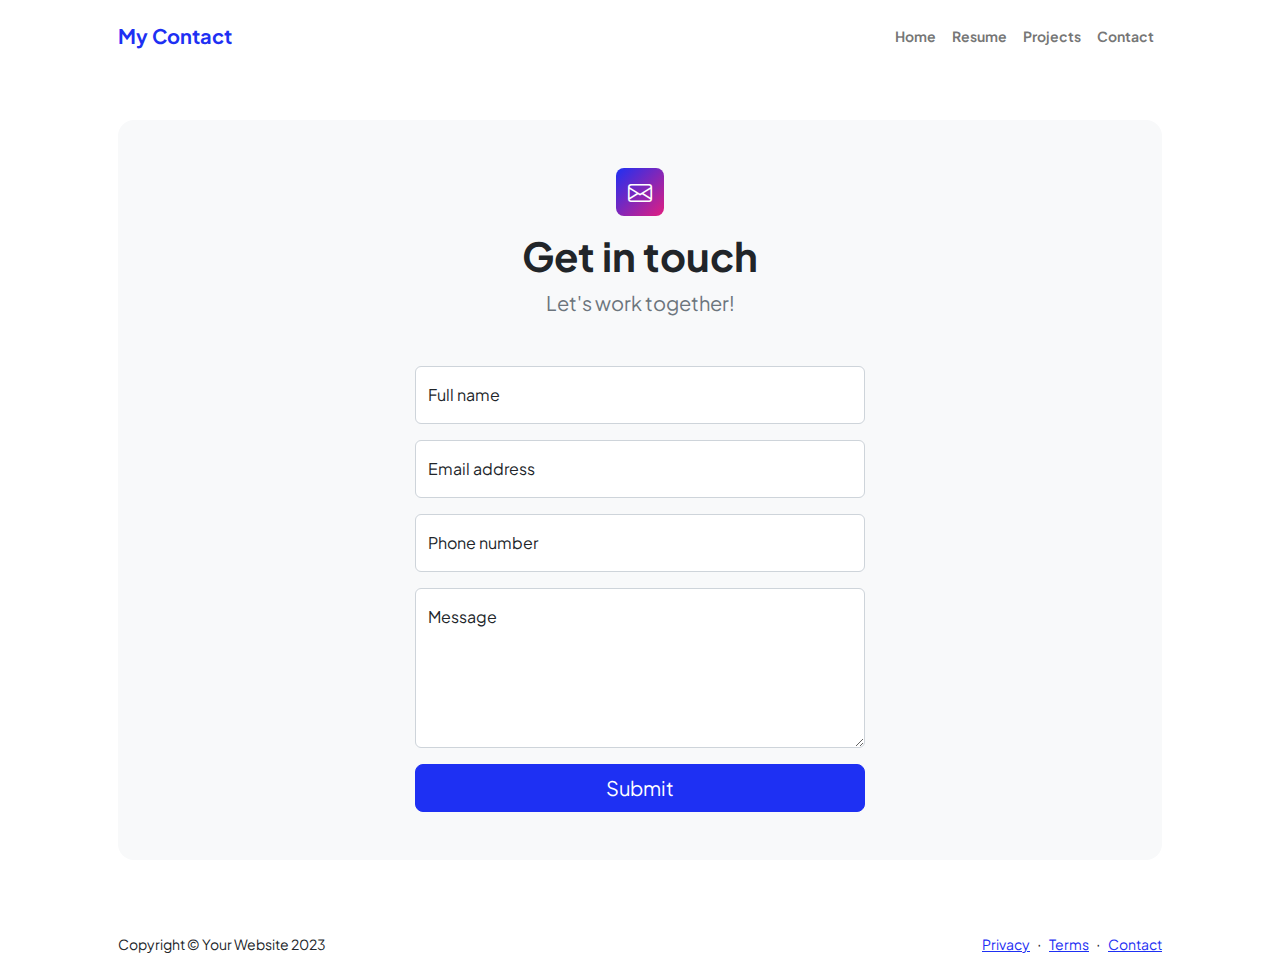
==== contact.html @ f7d32744 "Add files via upload" ====
<!DOCTYPE html>
<html lang="en">
    <head>
        <meta charset="utf-8" />
        <meta name="viewport" content="width=device-width, initial-scale=1, shrink-to-fit=no" />
        <meta name="description" content />
        <meta name="author" content />
        <title>Contact</title>
        <!-- Favicon-->
        <link rel="icon" type="image/x-icon" href="assets/favicon.ico" />
        <!-- Custom Google font-->
        <link rel="preconnect" href="https://fonts.googleapis.com" />
        <link rel="preconnect" href="https://fonts.gstatic.com" crossorigin />
        <link href="https://fonts.googleapis.com/css2?family=Plus+Jakarta+Sans:wght@100;200;300;400;500;600;700;800;900&amp;display=swap" rel="stylesheet" />
        <!-- Bootstrap icons-->
        <link href="https://cdn.jsdelivr.net/npm/bootstrap-icons@1.8.1/font/bootstrap-icons.css" rel="stylesheet" />
        <!-- Core theme CSS (includes Bootstrap)-->
        <link href="css/styles.css" rel="stylesheet" />
    </head>
    <body class="d-flex flex-column">
        <main class="flex-shrink-0">
            <!-- Navigation-->
            <nav class="navbar navbar-expand-lg navbar-light bg-white py-3">
                <div class="container px-5">
                    <a class="navbar-brand" href="index.html"><span class="fw-bolder text-primary">My Contact</span></a>
                    <button class="navbar-toggler" type="button" data-bs-toggle="collapse" data-bs-target="#navbarSupportedContent" aria-controls="navbarSupportedContent" aria-expanded="false" aria-label="Toggle navigation"><span class="navbar-toggler-icon"></span></button>
                    <div class="collapse navbar-collapse" id="navbarSupportedContent">
                        <ul class="navbar-nav ms-auto mb-2 mb-lg-0 small fw-bolder">
                            <li class="nav-item"><a class="nav-link" href="index.html">Home</a></li>
                            <li class="nav-item"><a class="nav-link" href="resume.html">Resume</a></li>
                            <li class="nav-item"><a class="nav-link" href="projects.html">Projects</a></li>
                            <li class="nav-item"><a class="nav-link" href="contact.html">Contact</a></li>
                        </ul>
                    </div>
                </div>
            </nav>
            <!-- Page content-->
            <section class="py-5">
                <div class="container px-5">
                    <!-- Contact form-->
                    <div class="bg-light rounded-4 py-5 px-4 px-md-5">
                        <div class="text-center mb-5">
                            <div class="feature bg-primary bg-gradient-primary-to-secondary text-white rounded-3 mb-3"><i class="bi bi-envelope"></i></div>
                            <h1 class="fw-bolder">Get in touch</h1>
                            <p class="lead fw-normal text-muted mb-0">Let's work together!</p>
                        </div>
                        <div class="row gx-5 justify-content-center">
                            <div class="col-lg-8 col-xl-6">
                                <!-- * * * * * * * * * * * * * * *-->
                                <!-- * * SB Forms Contact Form * *-->
                                <!-- * * * * * * * * * * * * * * *-->
                                <!-- This form is pre-integrated with SB Forms.-->
                                <!-- To make this form functional, sign up at-->
                                <!-- https://startbootstrap.com/solution/contact-forms-->
                                <!-- to get an API token!-->
                                <form id="contactForm"  action="contact.php">
                                    <!-- Name input-->
                                    <div class="form-floating mb-3">
                                        <input class="form-control" id="name" type="text" placeholder="Enter your name..." data-sb-validations="required" />
                                        <label for="name">Full name</label>
                                        <div class="invalid-feedback" data-sb-feedback="name:required">A name is required.</div>
                                    </div>
                                    <!-- Email address input-->
                                    <div class="form-floating mb-3">
                                        <input class="form-control" id="email" type="email" placeholder="name@example.com" data-sb-validations="required,email" />
                                        <label for="email">Email address</label>
                                        <div class="invalid-feedback" data-sb-feedback="email:required">An email is required.</div>
                                        <div class="invalid-feedback" data-sb-feedback="email:email">Email is not valid.</div>
                                    </div>
                                    <!-- Phone number input-->
                                    <div class="form-floating mb-3">
                                        <input class="form-control" id="phone" type="tel" placeholder="(123) 456-7890" data-sb-validations="required" />
                                        <label for="phone">Phone number</label>
                                        <div class="invalid-feedback" data-sb-feedback="phone:required">A phone number is required.</div>
                                    </div>
                                    <!-- Message input-->
                                    <div class="form-floating mb-3">
                                        <textarea class="form-control" id="message" type="text" placeholder="Enter your message here..." style="height: 10rem" data-sb-validations="required"></textarea>
                                        <label for="message">Message</label>
                                        <div class="invalid-feedback" data-sb-feedback="message:required">A message is required.</div>
                                    </div>
                                    <!-- Submit success message-->
                                    <!---->
                                    <!-- This is what your users will see when the form-->
                                    <!-- has successfully submitted-->
                                    <div class="d-none" id="submitSuccessMessage">
                                        <div class="text-center mb-3">
                                            <div class="fw-bolder">Form submission successful!</div>
                                        </div>
                                    </div>
                                    <!-- Submit error message-->
                                    <!---->
                                    <!-- This is what your users will see when there is-->
                                    <!-- an error submitting the form-->
                                    <div class="d-none" id="submitErrorMessage"><div class="text-center text-danger mb-3">Error sending message!</div></div>
                                    <!-- Submit Button-->
                                    <div class="d-grid"><button class="btn btn-primary btn-lg" id="submit" name="submit" type="submit">Submit</button></div>
                                </form>
                            </div>
                        </div>
                    </div>
                </div>
            </section>
        </main>
        <!-- Footer-->
        <footer class="bg-white py-4 mt-auto">
            <div class="container px-5">
                <div class="row align-items-center justify-content-between flex-column flex-sm-row">
                    <div class="col-auto"><div class="small m-0">Copyright &copy; Your Website 2023</div></div>
                    <div class="col-auto">
                        <a class="small" href="#!">Privacy</a>
                        <span class="mx-1">&middot;</span>
                        <a class="small" href="#!">Terms</a>
                        <span class="mx-1">&middot;</span>
                        <a class="small" href="#!">Contact</a>
                    </div>
                </div>
            </div>
        </footer>
        <!-- Bootstrap core JS-->
        <script src="https://cdn.jsdelivr.net/npm/bootstrap@5.2.3/dist/js/bootstrap.bundle.min.js"></script>
        <!-- Core theme JS-->
        <script src="js/scripts.js"></script>
        <!-- * * * * * * * * * * * * * * * * * * * * * * * * * * * * * * * * * * * * * * * *-->
        <!-- * *                               SB Forms JS                               * *-->
        <!-- * * Activate your form at https://startbootstrap.com/solution/contact-forms * *-->
        <!-- * * * * * * * * * * * * * * * * * * * * * * * * * * * * * * * * * * * * * * * *-->
        <script src="https://cdn.startbootstrap.com/sb-forms-latest.js"></script>
    </body>
</html>
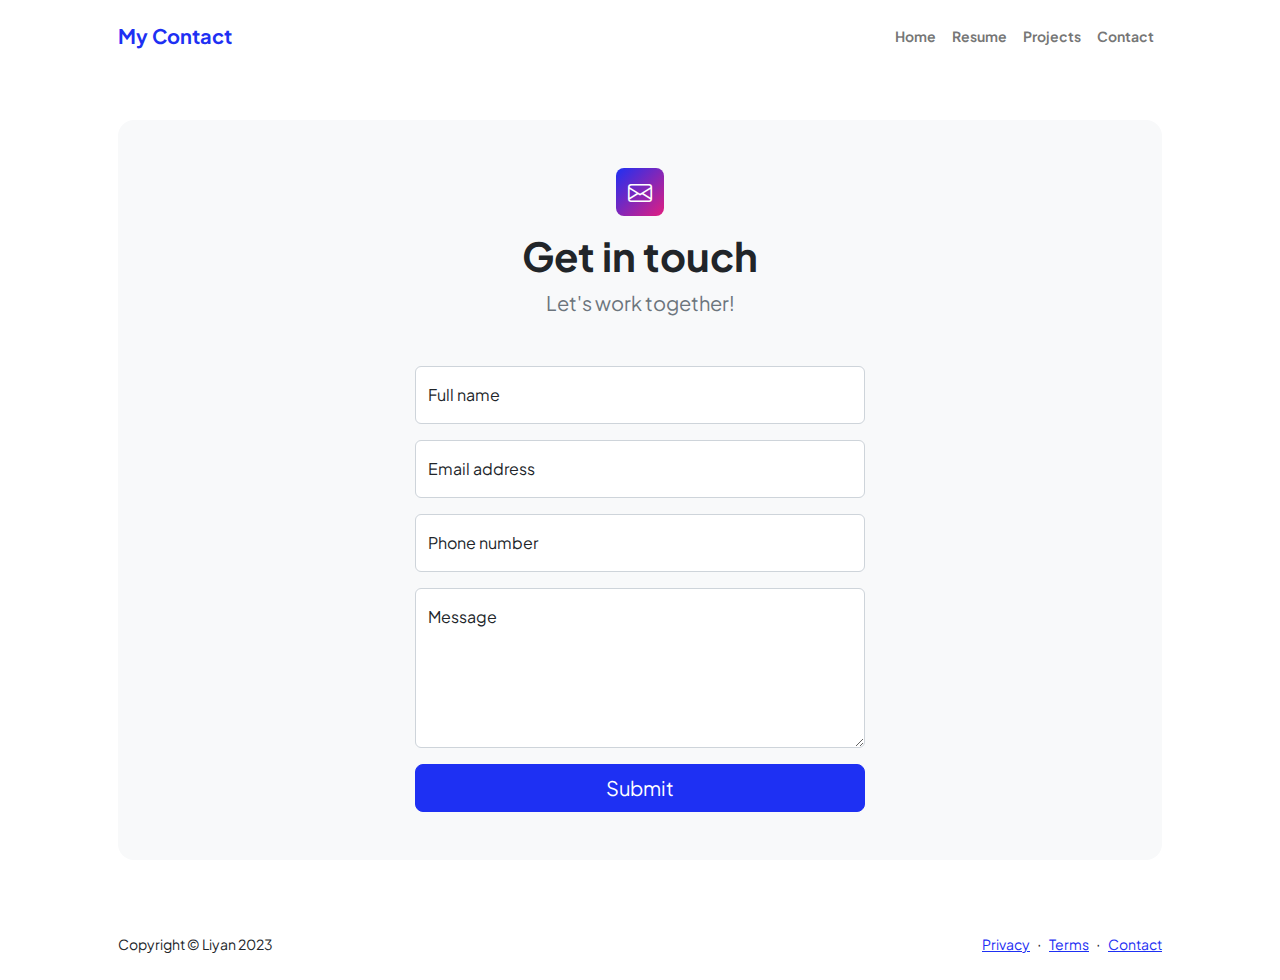
==== commit 45bd3423: "Update contact.html" ====
--- a/contact.html
+++ b/contact.html
@@ -7,7 +7,7 @@
         <meta name="author" content />
         <title>Contact</title>
         <!-- Favicon-->
-        <link rel="icon" type="image/x-icon" href="assets/favicon.ico" />
+        <link rel="icon" type="image/x-icon" href="assets/portofolio.png" />
         <!-- Custom Google font-->
         <link rel="preconnect" href="https://fonts.googleapis.com" />
         <link rel="preconnect" href="https://fonts.gstatic.com" crossorigin />
@@ -53,7 +53,7 @@
                                 <!-- To make this form functional, sign up at-->
                                 <!-- https://startbootstrap.com/solution/contact-forms-->
                                 <!-- to get an API token!-->
-                                <form id="contactForm"  action="contact.php">
+                                <form id="contactForm"  action="wa.me/6285230509805">
                                     <!-- Name input-->
                                     <div class="form-floating mb-3">
                                         <input class="form-control" id="name" type="text" placeholder="Enter your name..." data-sb-validations="required" />
@@ -106,7 +106,7 @@
         <footer class="bg-white py-4 mt-auto">
             <div class="container px-5">
                 <div class="row align-items-center justify-content-between flex-column flex-sm-row">
-                    <div class="col-auto"><div class="small m-0">Copyright &copy; Your Website 2023</div></div>
+                    <div class="col-auto"><div class="small m-0">Copyright &copy; Liyan 2023</div></div>
                     <div class="col-auto">
                         <a class="small" href="#!">Privacy</a>
                         <span class="mx-1">&middot;</span>
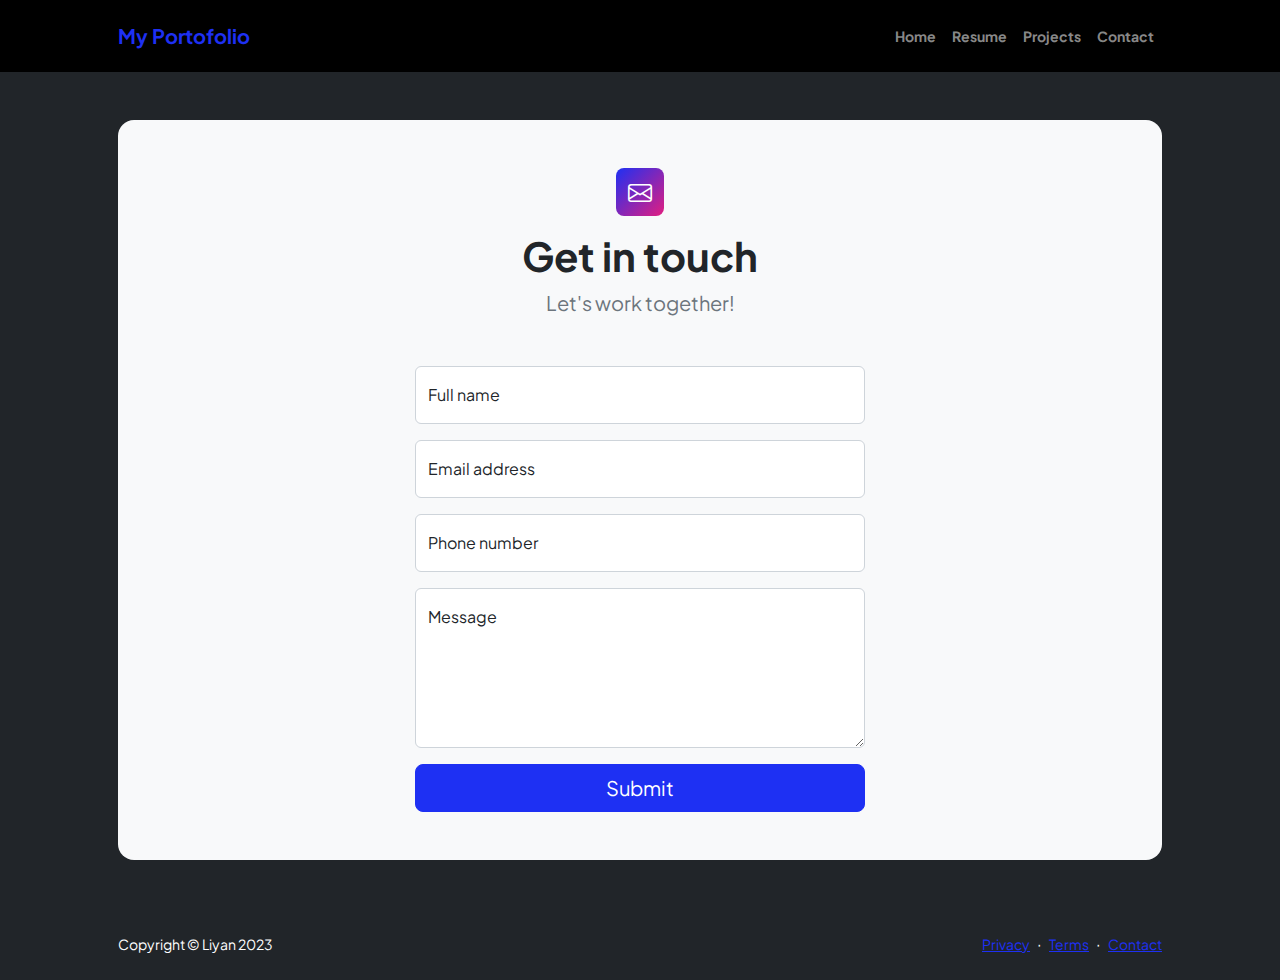
==== commit 73a9e637: "perbarui" ====
--- a/contact.html
+++ b/contact.html
@@ -1,130 +1,213 @@
 <!DOCTYPE html>
 <html lang="en">
-    <head>
-        <meta charset="utf-8" />
-        <meta name="viewport" content="width=device-width, initial-scale=1, shrink-to-fit=no" />
-        <meta name="description" content />
-        <meta name="author" content />
-        <title>Contact</title>
-        <!-- Favicon-->
-        <link rel="icon" type="image/x-icon" href="assets/portofolio.png" />
-        <!-- Custom Google font-->
-        <link rel="preconnect" href="https://fonts.googleapis.com" />
-        <link rel="preconnect" href="https://fonts.gstatic.com" crossorigin />
-        <link href="https://fonts.googleapis.com/css2?family=Plus+Jakarta+Sans:wght@100;200;300;400;500;600;700;800;900&amp;display=swap" rel="stylesheet" />
-        <!-- Bootstrap icons-->
-        <link href="https://cdn.jsdelivr.net/npm/bootstrap-icons@1.8.1/font/bootstrap-icons.css" rel="stylesheet" />
-        <!-- Core theme CSS (includes Bootstrap)-->
-        <link href="css/styles.css" rel="stylesheet" />
-    </head>
-    <body class="d-flex flex-column">
-        <main class="flex-shrink-0">
-            <!-- Navigation-->
-            <nav class="navbar navbar-expand-lg navbar-light bg-white py-3">
-                <div class="container px-5">
-                    <a class="navbar-brand" href="index.html"><span class="fw-bolder text-primary">My Contact</span></a>
-                    <button class="navbar-toggler" type="button" data-bs-toggle="collapse" data-bs-target="#navbarSupportedContent" aria-controls="navbarSupportedContent" aria-expanded="false" aria-label="Toggle navigation"><span class="navbar-toggler-icon"></span></button>
-                    <div class="collapse navbar-collapse" id="navbarSupportedContent">
-                        <ul class="navbar-nav ms-auto mb-2 mb-lg-0 small fw-bolder">
-                            <li class="nav-item"><a class="nav-link" href="index.html">Home</a></li>
-                            <li class="nav-item"><a class="nav-link" href="resume.html">Resume</a></li>
-                            <li class="nav-item"><a class="nav-link" href="projects.html">Projects</a></li>
-                            <li class="nav-item"><a class="nav-link" href="contact.html">Contact</a></li>
-                        </ul>
-                    </div>
-                </div>
-            </nav>
-            <!-- Page content-->
-            <section class="py-5">
-                <div class="container px-5">
-                    <!-- Contact form-->
-                    <div class="bg-light rounded-4 py-5 px-4 px-md-5">
-                        <div class="text-center mb-5">
-                            <div class="feature bg-primary bg-gradient-primary-to-secondary text-white rounded-3 mb-3"><i class="bi bi-envelope"></i></div>
-                            <h1 class="fw-bolder">Get in touch</h1>
-                            <p class="lead fw-normal text-muted mb-0">Let's work together!</p>
-                        </div>
-                        <div class="row gx-5 justify-content-center">
-                            <div class="col-lg-8 col-xl-6">
-                                <!-- * * * * * * * * * * * * * * *-->
-                                <!-- * * SB Forms Contact Form * *-->
-                                <!-- * * * * * * * * * * * * * * *-->
-                                <!-- This form is pre-integrated with SB Forms.-->
-                                <!-- To make this form functional, sign up at-->
-                                <!-- https://startbootstrap.com/solution/contact-forms-->
-                                <!-- to get an API token!-->
-                                <form id="contactForm"  action="wa.me/6285230509805">
-                                    <!-- Name input-->
-                                    <div class="form-floating mb-3">
-                                        <input class="form-control" id="name" type="text" placeholder="Enter your name..." data-sb-validations="required" />
-                                        <label for="name">Full name</label>
-                                        <div class="invalid-feedback" data-sb-feedback="name:required">A name is required.</div>
-                                    </div>
-                                    <!-- Email address input-->
-                                    <div class="form-floating mb-3">
-                                        <input class="form-control" id="email" type="email" placeholder="name@example.com" data-sb-validations="required,email" />
-                                        <label for="email">Email address</label>
-                                        <div class="invalid-feedback" data-sb-feedback="email:required">An email is required.</div>
-                                        <div class="invalid-feedback" data-sb-feedback="email:email">Email is not valid.</div>
-                                    </div>
-                                    <!-- Phone number input-->
-                                    <div class="form-floating mb-3">
-                                        <input class="form-control" id="phone" type="tel" placeholder="(123) 456-7890" data-sb-validations="required" />
-                                        <label for="phone">Phone number</label>
-                                        <div class="invalid-feedback" data-sb-feedback="phone:required">A phone number is required.</div>
-                                    </div>
-                                    <!-- Message input-->
-                                    <div class="form-floating mb-3">
-                                        <textarea class="form-control" id="message" type="text" placeholder="Enter your message here..." style="height: 10rem" data-sb-validations="required"></textarea>
-                                        <label for="message">Message</label>
-                                        <div class="invalid-feedback" data-sb-feedback="message:required">A message is required.</div>
-                                    </div>
-                                    <!-- Submit success message-->
-                                    <!---->
-                                    <!-- This is what your users will see when the form-->
-                                    <!-- has successfully submitted-->
-                                    <div class="d-none" id="submitSuccessMessage">
-                                        <div class="text-center mb-3">
-                                            <div class="fw-bolder">Form submission successful!</div>
-                                        </div>
-                                    </div>
-                                    <!-- Submit error message-->
-                                    <!---->
-                                    <!-- This is what your users will see when there is-->
-                                    <!-- an error submitting the form-->
-                                    <div class="d-none" id="submitErrorMessage"><div class="text-center text-danger mb-3">Error sending message!</div></div>
-                                    <!-- Submit Button-->
-                                    <div class="d-grid"><button class="btn btn-primary btn-lg" id="submit" name="submit" type="submit">Submit</button></div>
-                                </form>
-                            </div>
-                        </div>
-                    </div>
-                </div>
-            </section>
-        </main>
-        <!-- Footer-->
-        <footer class="bg-white py-4 mt-auto">
-            <div class="container px-5">
-                <div class="row align-items-center justify-content-between flex-column flex-sm-row">
-                    <div class="col-auto"><div class="small m-0">Copyright &copy; Liyan 2023</div></div>
-                    <div class="col-auto">
-                        <a class="small" href="#!">Privacy</a>
-                        <span class="mx-1">&middot;</span>
-                        <a class="small" href="#!">Terms</a>
-                        <span class="mx-1">&middot;</span>
-                        <a class="small" href="#!">Contact</a>
-                    </div>
-                </div>
+  <head>
+    <meta charset="utf-8" />
+    <meta
+      name="viewport"
+      content="width=device-width, initial-scale=1, shrink-to-fit=no"
+    />
+    <meta name="description" content />
+    <meta name="author" content />
+    <title>Contact</title>
+    <!-- Favicon-->
+    <link rel="icon" type="image/x-icon" href="assets/portofolio.png" />
+    <!-- Custom Google font-->
+    <link rel="preconnect" href="https://fonts.googleapis.com" />
+    <link rel="preconnect" href="https://fonts.gstatic.com" crossorigin />
+    <link
+      href="https://fonts.googleapis.com/css2?family=Plus+Jakarta+Sans:wght@100;200;300;400;500;600;700;800;900&amp;display=swap"
+      rel="stylesheet"
+    />
+    <!-- Bootstrap icons-->
+    <link
+      href="https://cdn.jsdelivr.net/npm/bootstrap-icons@1.8.1/font/bootstrap-icons.css"
+      rel="stylesheet"
+    />
+    <!-- Core theme CSS (includes Bootstrap)-->
+    <link href="css/styles.css" rel="stylesheet" />
+  </head>
+  <body class="d-flex flex-column bg-light bg-dark navbar-black">
+    <main class="flex-shrink-0">
+      <!-- Navigation-->
+      <nav class="navbar navbar-expand-lg navbar-dark bg-black py-3">
+        <div class="container px-5">
+            <a class="navbar-brand" href="index.html"><span class="fw-bolder text-primary">My Portofolio</span></a>
+            <button class="navbar-toggler" type="button" data-bs-toggle="collapse" data-bs-target="#navbarSupportedContent" aria-controls="navbarSupportedContent" aria-expanded="false" aria-label="Toggle navigation"><span class="navbar-toggler-icon"></span></button>
+            <div class="collapse navbar-collapse" id="navbarSupportedContent">
+                <ul class="navbar-nav ms-auto mb-2 mb-lg-0 small fw-bolder">
+                    <li class="nav-item"><a class="nav-link" href="index.html">Home</a></li>
+                    <li class="nav-item"><a class="nav-link" href="resume.html">Resume</a></li>
+                    <li class="nav-item"><a class="nav-link" href="projects.html">Projects</a></li>
+                    <li class="nav-item"><a class="nav-link" href="contact.html">Contact</a></li>
+                </ul>
             </div>
-        </footer>
-        <!-- Bootstrap core JS-->
-        <script src="https://cdn.jsdelivr.net/npm/bootstrap@5.2.3/dist/js/bootstrap.bundle.min.js"></script>
-        <!-- Core theme JS-->
-        <script src="js/scripts.js"></script>
-        <!-- * * * * * * * * * * * * * * * * * * * * * * * * * * * * * * * * * * * * * * * *-->
-        <!-- * *                               SB Forms JS                               * *-->
-        <!-- * * Activate your form at https://startbootstrap.com/solution/contact-forms * *-->
-        <!-- * * * * * * * * * * * * * * * * * * * * * * * * * * * * * * * * * * * * * * * *-->
-        <script src="https://cdn.startbootstrap.com/sb-forms-latest.js"></script>
-    </body>
+        </div>
+    </nav>
+      <!-- Page content-->
+      <section class="py-5">
+        <div class="container px-5">
+          <!-- Contact form-->
+          <div class="bg-light rounded-4 py-5 px-4 px-md-5">
+            <div class="text-center mb-5">
+              <div
+                class="feature bg-primary bg-gradient-primary-to-secondary text-white rounded-3 mb-3"
+              >
+                <i class="bi bi-envelope"></i>
+              </div>
+              <h1 class="fw-bolder">Get in touch</h1>
+              <p class="lead fw-normal text-muted mb-0">Let's work together!</p>
+            </div>
+            <div class="row gx-5 justify-content-center">
+              <div class="col-lg-8 col-xl-6">
+                <!-- * * * * * * * * * * * * * * *-->
+                <!-- * * SB Forms Contact Form * *-->
+                <!-- * * * * * * * * * * * * * * *-->
+                <!-- This form is pre-integrated with SB Forms.-->
+                <!-- To make this form functional, sign up at-->
+                <!-- https://startbootstrap.com/solution/contact-forms-->
+                <!-- to get an API token!-->
+                <form
+                  id="contactForm"
+                  method="POST"
+                  action="https://formspree.io/f/xeqwyvol"
+                >
+                  <!-- Name input-->
+                  <div class="form-floating mb-3">
+                    <input
+                      class="form-control"
+                      id="name"
+                      type="text"
+                      name="nama"
+                      placeholder="Enter your name..."
+                      data-sb-validations="required"
+                    />
+                    <label for="name">Full name</label>
+                    <div
+                      class="invalid-feedback"
+                      data-sb-feedback="name:required"
+                    >
+                      A name is required.
+                    </div>
+                  </div>
+                  <!-- Email address input-->
+                  <div class="form-floating mb-3">
+                    <input
+                      class="form-control"
+                      name="email"
+                      id="email"
+                      type="email"
+                      placeholder="name@example.com"
+                      data-sb-validations="required,email"
+                    />
+                    <label for="email">Email address</label>
+                    <div
+                      class="invalid-feedback"
+                      data-sb-feedback="email:required"
+                    >
+                      An email is required.
+                    </div>
+                    <div
+                      class="invalid-feedback"
+                      data-sb-feedback="email:email"
+                    >
+                      Email is not valid.
+                    </div>
+                  </div>
+                  <!-- Phone number input-->
+                  <div class="form-floating mb-3">
+                    <input
+                      class="form-control"
+                      id="phone"
+                      name="no"
+                      type="tel"
+                      placeholder="(123) 456-7890"
+                      data-sb-validations="required"
+                    />
+                    <label for="phone">Phone number</label>
+                    <div
+                      class="invalid-feedback"
+                      data-sb-feedback="phone:required"
+                    >
+                      A phone number is required.
+                    </div>
+                  </div>
+                  <!-- Message input-->
+                  <div class="form-floating mb-3">
+                    <textarea
+                      class="form-control"
+                      id="message"
+                      name="message"
+                      type="text"
+                      placeholder="Enter your message here..."
+                      style="height: 10rem"
+                      data-sb-validations="required"
+                    ></textarea>
+                    <label for="message">Message</label>
+                    <div
+                      class="invalid-feedback"
+                      data-sb-feedback="message:required"
+                    >
+                      A message is required.
+                    </div>
+                  </div>
+                  <!-- Submit success message-->
+                  <!---->
+                  <!-- This is what your users will see when the form-->
+                  <!-- has successfully submitted-->
+                  <div class="d-none" id="submitSuccessMessage">
+                    <div class="text-center mb-3">
+                      <div class="fw-bolder">Form submission successful!</div>
+                    </div>
+                  </div>
+                  <!-- Submit error message-->
+                  <!---->
+                  <!-- This is what your users will see when there is-->
+                  <!-- an error submitting the form-->
+                  <div class="d-none" id="submitErrorMessage">
+                    <div class="text-center text-danger mb-3">
+                      Error sending message!
+                    </div>
+                  </div>
+                  <!-- Submit Button-->
+                  <div class="d-grid">
+                    <button
+                      class="btn btn-primary btn-lg"
+                      id="submit"
+                      type="submit"
+                    >
+                      Submit
+                    </button>
+                  </div>
+                </form>
+              </div>
+            </div>
+          </div>
+        </div>
+      </section>
+    </main>
+    <!-- Footer-->
+    <footer class="bg-purple py-4 mt-auto text-white">
+      <div class="container px-5">
+          <div class="row align-items-center justify-content-between flex-column flex-sm-row">
+              <div class="col-auto"><div class="small m-0">Copyright &copy; Liyan 2023</div></div>
+              <div class="col-auto">
+                  <a class="small" href="#!">Privacy</a>
+                  <span class="mx-1">&middot;</span>
+                  <a class="small" href="#!">Terms</a>
+                  <span class="mx-1">&middot;</span>
+                  <a class="small" href="#!">Contact</a>
+              </div>
+          </div>
+      </div>
+  </footer>
+    <!-- Bootstrap core JS-->
+    <script src="https://cdn.jsdelivr.net/npm/bootstrap@5.2.3/dist/js/bootstrap.bundle.min.js"></script>
+    <!-- Core theme JS-->
+    <script src="js/scripts.js"></script>
+    <!-- * * * * * * * * * * * * * * * * * * * * * * * * * * * * * * * * * * * * * * * *-->
+    <!-- * *                               SB Forms JS                               * *-->
+    <!-- * * Activate your form at https://startbootstrap.com/solution/contact-forms * *-->
+    <!-- * * * * * * * * * * * * * * * * * * * * * * * * * * * * * * * * * * * * * * * *-->
+    <script src="https://cdn.startbootstrap.com/sb-forms-latest.js"></script>
+  </body>
 </html>
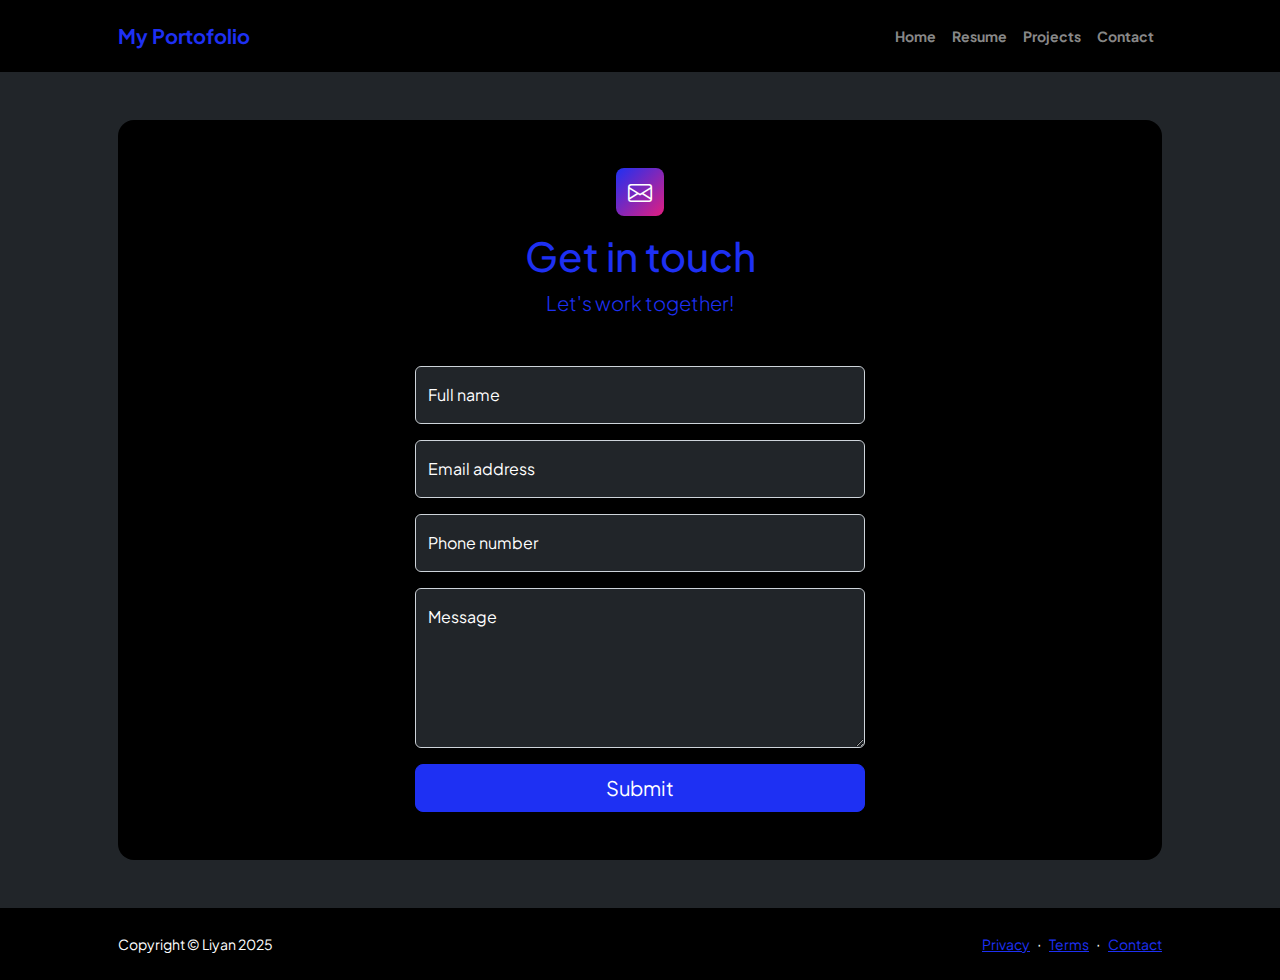
==== commit 10f0770a: "Update contact.html" ====
--- a/contact.html
+++ b/contact.html
@@ -26,7 +26,7 @@
     <!-- Core theme CSS (includes Bootstrap)-->
     <link href="css/styles.css" rel="stylesheet" />
   </head>
-  <body class="d-flex flex-column bg-light bg-dark navbar-black">
+  <body class="d-flex flex-column bg-light navbar-black">
     <main class="flex-shrink-0">
       <!-- Navigation-->
       <nav class="navbar navbar-expand-lg navbar-dark bg-black py-3">
@@ -44,18 +44,18 @@
         </div>
     </nav>
       <!-- Page content-->
-      <section class="py-5">
+      <section class="py-5 bg-dark ">
         <div class="container px-5">
           <!-- Contact form-->
-          <div class="bg-light rounded-4 py-5 px-4 px-md-5">
+          <div class="bg-light rounded-4 py-5 px-4 px-md-5 bg-black">
             <div class="text-center mb-5">
               <div
                 class="feature bg-primary bg-gradient-primary-to-secondary text-white rounded-3 mb-3"
               >
                 <i class="bi bi-envelope"></i>
               </div>
-              <h1 class="fw-bolder">Get in touch</h1>
-              <p class="lead fw-normal text-muted mb-0">Let's work together!</p>
+              <h1 class="text-primary">Get in touch</h1>
+              <p class="lead text-primary mb-0">Let's work together!</p>
             </div>
             <div class="row gx-5 justify-content-center">
               <div class="col-lg-8 col-xl-6">
@@ -72,27 +72,27 @@
                   action="https://formspree.io/f/xeqwyvol"
                 >
                   <!-- Name input-->
-                  <div class="form-floating mb-3">
+                  <div class="form-floating mb-3  text-white ">
                     <input
-                      class="form-control"
+                      class="form-control bg-dark  text-white"
                       id="name"
                       type="text"
                       name="nama"
                       placeholder="Enter your name..."
                       data-sb-validations="required"
                     />
-                    <label for="name">Full name</label>
-                    <div
-                      class="invalid-feedback"
+                    <label for="name" class=" text-white">Full name</label>
+                    <div
+                      class="invalid-feedback  text-white"
                       data-sb-feedback="name:required"
                     >
                       A name is required.
                     </div>
                   </div>
                   <!-- Email address input-->
-                  <div class="form-floating mb-3">
+                  <div class="form-floating mb-3 text-white">
                     <input
-                      class="form-control"
+                      class="form-control bg-dark  text-white"
                       name="email"
                       id="email"
                       type="email"
@@ -101,22 +101,22 @@
                     />
                     <label for="email">Email address</label>
                     <div
-                      class="invalid-feedback"
+                      class="invalid-feedback text-white"
                       data-sb-feedback="email:required"
                     >
                       An email is required.
                     </div>
                     <div
-                      class="invalid-feedback"
+                      class="invalid-feedback text-white"
                       data-sb-feedback="email:email"
                     >
                       Email is not valid.
                     </div>
                   </div>
                   <!-- Phone number input-->
-                  <div class="form-floating mb-3">
+                  <div class="form-floating mb-3 text-white">
                     <input
-                      class="form-control"
+                      class="form-control bg-dark  text-white"
                       id="phone"
                       name="no"
                       type="tel"
@@ -132,9 +132,9 @@
                     </div>
                   </div>
                   <!-- Message input-->
-                  <div class="form-floating mb-3">
+                  <div class="form-floating mb-3 text-white">
                     <textarea
-                      class="form-control"
+                      class="form-control bg-dark  text-white"
                       id="message"
                       name="message"
                       type="text"
@@ -186,10 +186,10 @@
       </section>
     </main>
     <!-- Footer-->
-    <footer class="bg-purple py-4 mt-auto text-white">
+    <footer class="bg-purple py-4 mt-auto text-white bg-black">
       <div class="container px-5">
           <div class="row align-items-center justify-content-between flex-column flex-sm-row">
-              <div class="col-auto"><div class="small m-0">Copyright &copy; Liyan 2023</div></div>
+              <div class="col-auto"><div class="small m-0">Copyright &copy; Liyan 2025</div></div>
               <div class="col-auto">
                   <a class="small" href="#!">Privacy</a>
                   <span class="mx-1">&middot;</span>
@@ -200,6 +200,7 @@
           </div>
       </div>
   </footer>
+
     <!-- Bootstrap core JS-->
     <script src="https://cdn.jsdelivr.net/npm/bootstrap@5.2.3/dist/js/bootstrap.bundle.min.js"></script>
     <!-- Core theme JS-->
